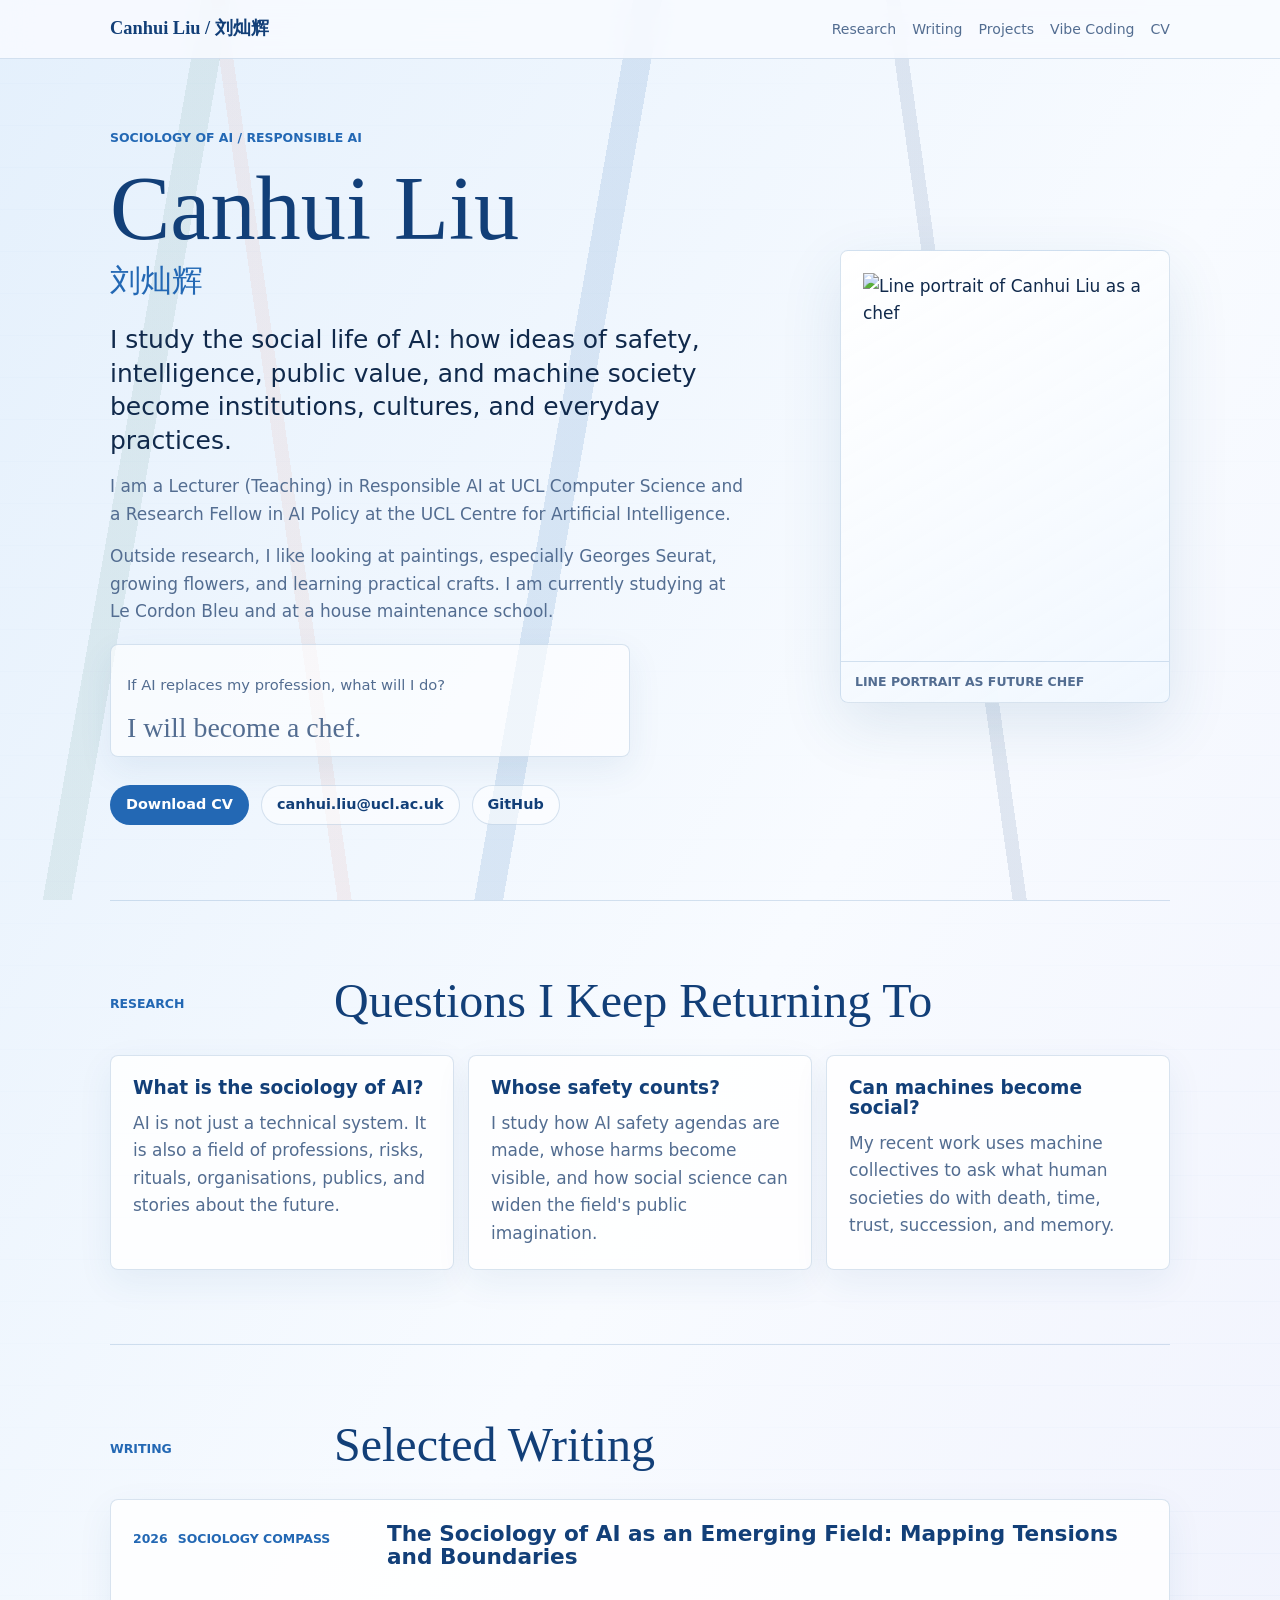
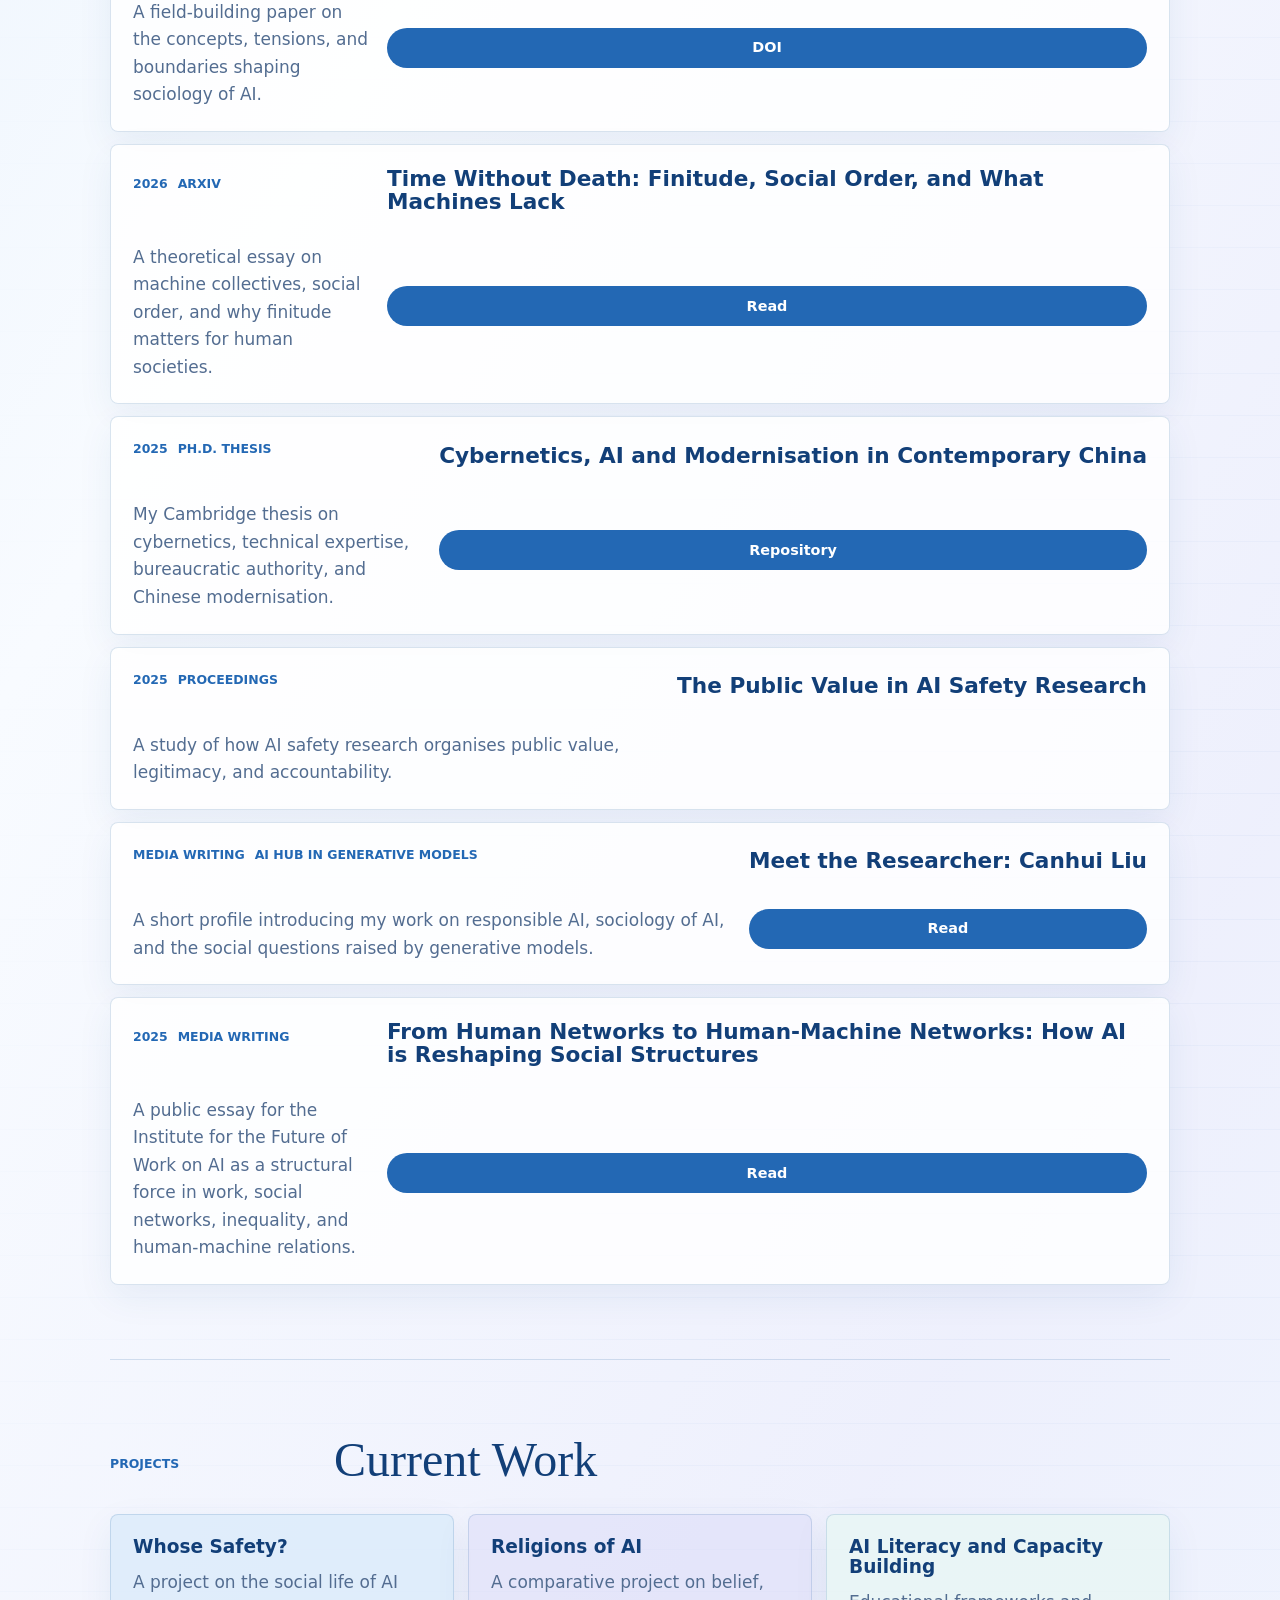
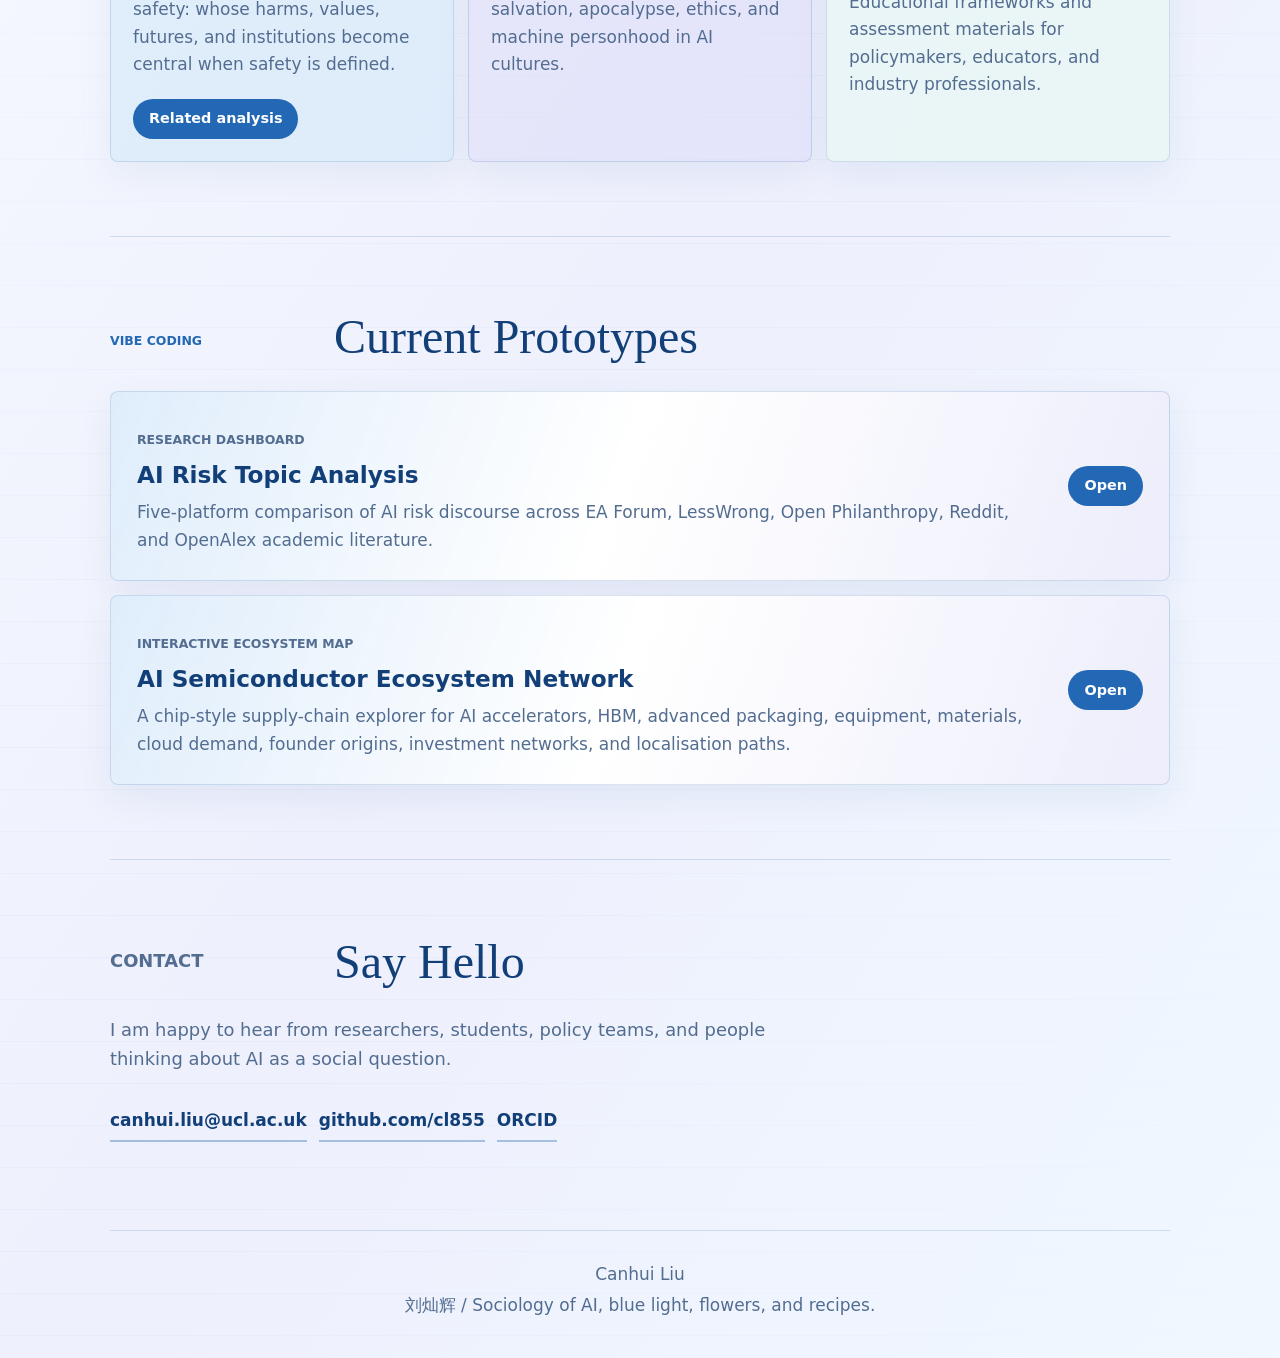
==== index.html @ 36cebf4f "Add website root files" ====
<!doctype html>
<html lang="en">
  <head>
    <meta charset="utf-8">
    <meta name="viewport" content="width=device-width, initial-scale=1">
    <title>Canhui Liu 刘灿辉 | Sociology of AI</title>
    <meta name="description" content="Canhui Liu, 刘灿辉, is a sociologist of AI and responsible AI researcher at University College London.">
    <meta name="author" content="Canhui Liu">
    <meta property="og:title" content="Canhui Liu 刘灿辉">
    <meta property="og:description" content="Sociology of AI, responsible AI, AI safety, public value, and computational social science.">
    <meta property="og:type" content="website">
    <meta property="og:url" content="https://cl855.github.io/canhui-liu/">
    <meta property="og:image" content="https://cl855.github.io/canhui-liu/assets/self-portrait-line.svg">
    <link rel="canonical" href="https://cl855.github.io/canhui-liu/">
    <link rel="stylesheet" href="styles.css">
    <script type="application/ld+json">
      {
        "@context": "https://schema.org",
        "@type": "Person",
        "name": "Canhui Liu",
        "alternateName": "刘灿辉",
        "email": "mailto:canhui.liu@ucl.ac.uk",
        "affiliation": [
          { "@type": "CollegeOrUniversity", "name": "University College London" },
          { "@type": "Organization", "name": "The UCL Centre for Artificial Intelligence" }
        ],
        "jobTitle": ["Lecturer (Teaching) in Responsible AI", "Research Fellow in AI Policy"],
        "url": "https://cl855.github.io/canhui-liu/",
        "sameAs": [
          "https://github.com/cl855",
          "https://orcid.org/0000-0002-2252-1769"
        ]
      }
    </script>
  </head>
  <body>
    <a class="skip-link" href="#main">Skip to content</a>

    <header class="site-header">
      <nav class="nav" aria-label="Primary">
        <a class="nav-name" href="#top">Canhui Liu / 刘灿辉</a>
        <div class="nav-links">
          <a href="#research">Research</a>
          <a href="#papers">Writing</a>
          <a href="#projects">Projects</a>
          <a href="#works">Vibe Coding</a>
          <a href="assets/Canhui-LIU-CV-202606.pdf">CV</a>
        </div>
      </nav>
    </header>

    <main id="main">
      <section id="top" class="hero">
        <div class="hero-copy">
          <p class="eyebrow">Sociology of AI / Responsible AI</p>
          <h1>Canhui Liu <span>刘灿辉</span></h1>
          <p class="lede">
            I study the social life of AI: how ideas of safety, intelligence, public value, and machine society become institutions, cultures, and everyday practices.
          </p>
          <p>
            I am a Lecturer (Teaching) in Responsible AI at UCL Computer Science and a Research Fellow in AI Policy at the UCL Centre for Artificial Intelligence.
          </p>
          <p>
            Outside research, I like looking at paintings, especially Georges Seurat, growing flowers, and learning practical crafts. I am currently studying at Le Cordon Bleu and at a house maintenance school.
          </p>
          <div class="intro-qa" aria-label="Personal question">
            <p class="question">If AI replaces my profession, what will I do?</p>
            <p class="answer">I will become a chef.</p>
          </div>
          <div class="hero-actions" aria-label="Primary links">
            <a class="button-link" href="assets/Canhui-LIU-CV-202606.pdf">Download CV</a>
            <a class="plain-link" href="mailto:canhui.liu@ucl.ac.uk">canhui.liu@ucl.ac.uk</a>
            <a class="plain-link" href="https://github.com/cl855">GitHub</a>
          </div>
        </div>

        <figure class="portrait-card">
          <img src="assets/self-portrait-line.svg" alt="Line portrait of Canhui Liu as a chef">
          <figcaption>line portrait as future chef</figcaption>
        </figure>
      </section>

      <section id="research" class="section-block">
        <div class="section-head">
          <p class="eyebrow">Research</p>
          <h2>Questions I Keep Returning To</h2>
        </div>

        <div class="compact-grid">
          <article>
            <h3>What is the sociology of AI?</h3>
            <p>AI is not just a technical system. It is also a field of professions, risks, rituals, organisations, publics, and stories about the future.</p>
          </article>
          <article>
            <h3>Whose safety counts?</h3>
            <p>I study how AI safety agendas are made, whose harms become visible, and how social science can widen the field's public imagination.</p>
          </article>
          <article>
            <h3>Can machines become social?</h3>
            <p>My recent work uses machine collectives to ask what human societies do with death, time, trust, succession, and memory.</p>
          </article>
        </div>
      </section>

      <section id="papers" class="section-block">
        <div class="section-head">
          <p class="eyebrow">Writing</p>
          <h2>Selected Writing</h2>
        </div>

        <div class="paper-list">
          <article class="paper-item">
            <div class="paper-meta">
              <span>2026</span>
              <span>Sociology Compass</span>
            </div>
            <h3>The Sociology of AI as an Emerging Field: Mapping Tensions and Boundaries</h3>
            <p>A field-building paper on the concepts, tensions, and boundaries shaping sociology of AI.</p>
            <a href="https://compass.onlinelibrary.wiley.com/doi/10.1111/soc4.70201">DOI</a>
          </article>

          <article class="paper-item">
            <div class="paper-meta">
              <span>2026</span>
              <span>arXiv</span>
            </div>
            <h3>Time Without Death: Finitude, Social Order, and What Machines Lack</h3>
            <p>A theoretical essay on machine collectives, social order, and why finitude matters for human societies.</p>
            <a href="https://arxiv.org/abs/2606.13988">Read</a>
          </article>

          <article class="paper-item">
            <div class="paper-meta">
              <span>2025</span>
              <span>Ph.D. Thesis</span>
            </div>
            <h3>Cybernetics, AI and Modernisation in Contemporary China</h3>
            <p>My Cambridge thesis on cybernetics, technical expertise, bureaucratic authority, and Chinese modernisation.</p>
            <a href="https://www.repository.cam.ac.uk/items/e3b8e534-df29-43b6-b37b-2b416f9b15b3">Repository</a>
          </article>

          <article class="paper-item">
            <div class="paper-meta">
              <span>2025</span>
              <span>Proceedings</span>
            </div>
            <h3>The Public Value in AI Safety Research</h3>
            <p>A study of how AI safety research organises public value, legitimacy, and accountability.</p>
          </article>

          <article class="paper-item">
            <div class="paper-meta">
              <span>Media Writing</span>
              <span>AI Hub in Generative Models</span>
            </div>
            <h3>Meet the Researcher: Canhui Liu</h3>
            <p>A short profile introducing my work on responsible AI, sociology of AI, and the social questions raised by generative models.</p>
            <a href="https://www.genai.ac.uk/blogs/meet-the-researcher/canhuiliu">Read</a>
          </article>

          <article class="paper-item">
            <div class="paper-meta">
              <span>2025</span>
              <span>Media Writing</span>
            </div>
            <h3>From Human Networks to Human-Machine Networks: How AI is Reshaping Social Structures</h3>
            <p>A public essay for the Institute for the Future of Work on AI as a structural force in work, social networks, inequality, and human-machine relations.</p>
            <a href="https://www.ifow.org/news-articles/from-human-networks-to-human-machine-networks-how-ai-is-reshaping-social-structures">Read</a>
          </article>
        </div>
      </section>

      <section id="projects" class="section-block">
        <div class="section-head">
          <p class="eyebrow">Projects</p>
          <h2>Current Work</h2>
        </div>

        <div class="compact-grid projects">
          <article>
            <h3>Whose Safety?</h3>
            <p>A project on the social life of AI safety: whose harms, values, futures, and institutions become central when safety is defined.</p>
            <a href="works/ai-risk-5platform-comparison.html">Related analysis</a>
          </article>
          <article>
            <h3>Religions of AI</h3>
            <p>A comparative project on belief, salvation, apocalypse, ethics, and machine personhood in AI cultures.</p>
          </article>
          <article>
            <h3>AI Literacy and Capacity Building</h3>
            <p>Educational frameworks and assessment materials for policymakers, educators, and industry professionals.</p>
          </article>
        </div>
      </section>

      <section id="works" class="section-block">
        <div class="section-head">
          <p class="eyebrow">Vibe Coding</p>
          <h2>Current Prototypes</h2>
        </div>

        <div class="work-list">
          <article class="work-feature">
            <div>
              <p class="work-type">Research dashboard</p>
              <h3>AI Risk Topic Analysis</h3>
              <p>Five-platform comparison of AI risk discourse across EA Forum, LessWrong, Open Philanthropy, Reddit, and OpenAlex academic literature.</p>
            </div>
            <a class="button-link" href="works/ai-risk-5platform-comparison.html">Open</a>
          </article>

          <article class="work-feature">
            <div>
              <p class="work-type">Interactive ecosystem map</p>
              <h3>AI Semiconductor Ecosystem Network</h3>
              <p>A chip-style supply-chain explorer for AI accelerators, HBM, advanced packaging, equipment, materials, cloud demand, founder origins, investment networks, and localisation paths.</p>
            </div>
            <a class="button-link" href="works/ai-semiconductor-ecosystem/index.html">Open</a>
          </article>
        </div>
      </section>

      <section id="contact" class="section-block contact-section">
        <div class="section-head">
          <p class="eyebrow">Contact</p>
          <h2>Say Hello</h2>
        </div>
        <p>I am happy to hear from researchers, students, policy teams, and people thinking about AI as a social question.</p>
        <div class="contact-links">
          <a href="mailto:canhui.liu@ucl.ac.uk">canhui.liu@ucl.ac.uk</a>
          <a href="https://github.com/cl855">github.com/cl855</a>
          <a href="https://orcid.org/0000-0002-2252-1769">ORCID</a>
        </div>
      </section>
    </main>

    <footer class="site-footer">
      <p>Canhui Liu</p>
      <p>刘灿辉 / Sociology of AI, blue light, flowers, and recipes.</p>
    </footer>
  </body>
</html>
---- styles.css ----
:root {
  color-scheme: light;
  --paper: #f8fbff;
  --surface: rgba(255, 255, 255, 0.82);
  --ink: #10294b;
  --muted: #536d91;
  --line: rgba(64, 119, 176, 0.2);
  --blue: #2368b4;
  --deep-blue: #123f78;
  --water: #ddecfb;
  --mist: #eef6ff;
  --green: #6fa59a;
  --lilac: #dcdcf8;
  --coral: #e58c7a;
  --shadow: 0 22px 62px rgba(33, 87, 140, 0.12);
  font-family: Inter, ui-sans-serif, system-ui, -apple-system, BlinkMacSystemFont, "Segoe UI", sans-serif;
}

* {
  box-sizing: border-box;
}

html {
  scroll-behavior: smooth;
}

body {
  margin: 0;
  background:
    linear-gradient(120deg, rgba(221, 236, 251, 0.74), rgba(248, 251, 255, 0.92) 34%, rgba(220, 220, 248, 0.36) 68%, rgba(239, 247, 255, 0.9)),
    linear-gradient(0deg, rgba(35, 104, 180, 0.06) 1px, transparent 1px);
  background-color: var(--paper);
  background-size: auto, 100% 42px;
  color: var(--ink);
  font-size: 17px;
  line-height: 1.62;
  letter-spacing: 0;
}

body::before {
  content: "";
  position: fixed;
  inset: 0;
  z-index: -1;
  background:
    linear-gradient(100deg, transparent 0 14%, rgba(111, 165, 154, 0.14) 14% 16%, transparent 16% 44%, rgba(35, 104, 180, 0.13) 44% 46%, transparent 46%),
    linear-gradient(82deg, transparent 0 24%, rgba(229, 140, 122, 0.1) 24% 25%, transparent 25% 72%, rgba(18, 63, 120, 0.1) 72% 73%, transparent 73%);
  pointer-events: none;
}

img {
  display: block;
  max-width: 100%;
}

a {
  color: inherit;
  text-decoration-color: rgba(35, 104, 180, 0.42);
  text-decoration-thickness: 0.08em;
  text-underline-offset: 0.2em;
}

a:hover {
  color: var(--blue);
  text-decoration-color: currentColor;
}

.skip-link {
  position: absolute;
  left: 16px;
  top: -64px;
  z-index: 20;
  border-radius: 6px;
  background: var(--ink);
  color: white;
  padding: 10px 14px;
}

.skip-link:focus {
  top: 16px;
}

.site-header {
  position: sticky;
  top: 0;
  z-index: 10;
  border-bottom: 1px solid var(--line);
  background: rgba(248, 251, 255, 0.86);
  backdrop-filter: blur(14px);
}

.nav {
  width: min(1060px, calc(100% - 40px));
  margin: 0 auto;
  display: flex;
  align-items: center;
  justify-content: space-between;
  gap: 24px;
  padding: 14px 0;
}

.nav-name {
  color: var(--deep-blue);
  font-family: Georgia, "Times New Roman", serif;
  font-size: 1.15rem;
  font-weight: 700;
  text-decoration: none;
  white-space: nowrap;
}

.nav-links {
  display: flex;
  align-items: center;
  justify-content: flex-end;
  flex-wrap: wrap;
  gap: 16px;
  color: var(--muted);
  font-size: 0.88rem;
}

.nav-links a {
  text-decoration: none;
}

main {
  width: min(1060px, calc(100% - 40px));
  margin: 0 auto;
}

.hero {
  min-height: calc(100vh - 58px);
  display: grid;
  grid-template-columns: minmax(0, 1fr) 330px;
  gap: 58px;
  align-items: center;
  border-bottom: 1px solid var(--line);
  padding: 52px 0 58px;
}

.eyebrow,
.paper-meta,
.work-type {
  margin: 0 0 12px;
  color: var(--blue);
  font-size: 0.78rem;
  font-weight: 760;
  letter-spacing: 0;
  text-transform: uppercase;
}

h1,
h2,
h3 {
  margin: 0;
  line-height: 1.08;
  letter-spacing: 0;
}

h1 {
  max-width: 780px;
  color: var(--deep-blue);
  font-family: Georgia, "Times New Roman", serif;
  font-size: 5.65rem;
  font-weight: 500;
}

h1 span {
  display: block;
  margin-top: 8px;
  color: var(--blue);
  font-size: 0.34em;
}

h2 {
  color: var(--deep-blue);
  font-family: Georgia, "Times New Roman", serif;
  font-size: 3rem;
  font-weight: 500;
}

h3 {
  color: var(--deep-blue);
  font-size: 1.16rem;
  font-weight: 730;
}

p {
  margin: 0;
}

.hero-copy {
  max-width: 700px;
}

.lede {
  margin-top: 24px;
  color: var(--ink);
  font-size: 1.56rem;
  line-height: 1.36;
}

.hero-copy p:not(.eyebrow):not(.lede) {
  margin-top: 15px;
  max-width: 640px;
  color: var(--muted);
}

.intro-qa {
  max-width: 520px;
  margin-top: 18px;
  border: 1px solid var(--line);
  border-radius: 8px;
  background: rgba(255, 255, 255, 0.62);
  padding: 13px 16px;
  box-shadow: 0 12px 34px rgba(33, 87, 140, 0.08);
}

.intro-qa .question {
  margin: 0;
  color: var(--muted);
  font-size: 0.92rem;
}

.intro-qa .answer {
  margin-top: 8px;
  color: var(--deep-blue);
  font-family: Georgia, "Times New Roman", serif;
  font-size: 1.74rem;
  line-height: 1.12;
}

.hero-actions,
.contact-links {
  display: flex;
  flex-wrap: wrap;
  gap: 12px;
  margin-top: 28px;
}

.button-link,
.plain-link,
.paper-item a,
.projects a,
.work-feature a {
  display: inline-flex;
  align-items: center;
  justify-content: center;
  min-height: 40px;
  border-radius: 999px;
  padding: 7px 15px;
  font-size: 0.9rem;
  font-weight: 720;
  text-decoration: none;
}

.button-link,
.paper-item a,
.projects a,
.work-feature a {
  border: 1px solid transparent;
  background: var(--blue);
  color: white;
}

.plain-link {
  border: 1px solid var(--line);
  background: rgba(255, 255, 255, 0.54);
  color: var(--deep-blue);
}

.portrait-card {
  margin: 0;
  overflow: hidden;
  border: 1px solid var(--line);
  border-radius: 8px;
  background:
    linear-gradient(150deg, rgba(255, 255, 255, 0.92), rgba(238, 246, 255, 0.82)),
    var(--surface);
  box-shadow: var(--shadow);
}

.portrait-card img {
  width: 100%;
  aspect-ratio: 4 / 5;
  object-fit: contain;
  padding: 22px;
}

figcaption {
  border-top: 1px solid var(--line);
  padding: 10px 14px;
  color: var(--muted);
  font-size: 0.78rem;
  font-weight: 700;
  letter-spacing: 0;
  text-transform: uppercase;
}

.section-block {
  border-bottom: 1px solid var(--line);
  padding: 74px 0;
}

.section-head {
  display: grid;
  grid-template-columns: 190px minmax(0, 1fr);
  gap: 34px;
  align-items: end;
  margin-bottom: 28px;
}

.compact-grid {
  display: grid;
  grid-template-columns: repeat(3, minmax(0, 1fr));
  gap: 14px;
}

.compact-grid article,
.paper-item,
.work-feature {
  border: 1px solid var(--line);
  border-radius: 8px;
  background: var(--surface);
  box-shadow: 0 12px 36px rgba(33, 87, 140, 0.07);
}

.compact-grid article {
  padding: 22px;
}

.compact-grid p,
.paper-item p,
.work-feature p,
.contact-section p {
  margin-top: 12px;
  color: var(--muted);
}

.projects article:nth-child(1) {
  background: rgba(221, 236, 251, 0.86);
}

.projects article:nth-child(2) {
  background: rgba(220, 220, 248, 0.58);
}

.projects article:nth-child(3) {
  background: rgba(232, 246, 244, 0.78);
}

.projects a {
  margin-top: 20px;
}

.paper-list {
  display: grid;
  gap: 12px;
}

.work-list {
  display: grid;
  gap: 14px;
}

.paper-item {
  display: grid;
  grid-template-columns: minmax(0, 1fr) auto;
  gap: 18px;
  align-items: center;
  padding: 22px;
}

.paper-item h3 {
  max-width: 760px;
  font-size: 1.35rem;
}

.paper-item p {
  max-width: 760px;
}

.paper-meta {
  display: flex;
  flex-wrap: wrap;
  gap: 10px;
  color: var(--blue);
}

.work-feature {
  display: grid;
  grid-template-columns: minmax(0, 1fr) auto;
  gap: 24px;
  align-items: center;
  padding: 26px;
  background:
    linear-gradient(110deg, rgba(221, 236, 251, 0.94), rgba(255, 255, 255, 0.86) 48%, rgba(220, 220, 248, 0.48)),
    var(--surface);
}

.work-feature h3 {
  font-size: 1.45rem;
}

.contact-section {
  padding-bottom: 88px;
}

.contact-section p {
  max-width: 680px;
  font-size: 1.12rem;
}

.contact-links a {
  display: inline-flex;
  min-height: 40px;
  align-items: center;
  border-bottom: 2px solid rgba(35, 104, 180, 0.36);
  color: var(--deep-blue);
  font-weight: 720;
  text-decoration: none;
}

.site-footer {
  padding: 26px 20px 34px;
  color: var(--muted);
  text-align: center;
}

.site-footer p {
  margin: 4px 0;
}

@media (max-width: 900px) {
  body {
    font-size: 16px;
  }

  .nav {
    align-items: flex-start;
    flex-direction: column;
    gap: 8px;
  }

  .nav-links {
    justify-content: flex-start;
    gap: 12px;
  }

  .hero {
    min-height: auto;
    grid-template-columns: 1fr;
    gap: 34px;
    padding-top: 58px;
  }

  h1 {
    font-size: 4.7rem;
  }

  h2 {
    font-size: 2.5rem;
  }

  .lede {
    font-size: 1.38rem;
  }

  .portrait-card {
    max-width: 360px;
  }

  .section-head,
  .paper-item,
  .work-feature {
    grid-template-columns: 1fr;
  }

  .compact-grid {
    grid-template-columns: 1fr;
  }

  .paper-item a,
  .work-feature a {
    width: fit-content;
  }
}

@media (max-width: 520px) {
  main,
  .nav {
    width: min(100% - 28px, 1060px);
  }

  h1 {
    font-size: 3.45rem;
  }

  h2 {
    font-size: 2.1rem;
  }

  .hero {
    padding-top: 42px;
  }

  .hero-actions,
  .contact-links {
    align-items: stretch;
    flex-direction: column;
  }

  .button-link,
  .plain-link,
  .paper-item a,
  .projects a,
  .work-feature a {
    width: 100%;
  }

  .compact-grid article,
  .paper-item,
  .work-feature {
    padding: 18px;
  }
}

@media (prefers-reduced-motion: reduce) {
  html {
    scroll-behavior: auto;
  }
}
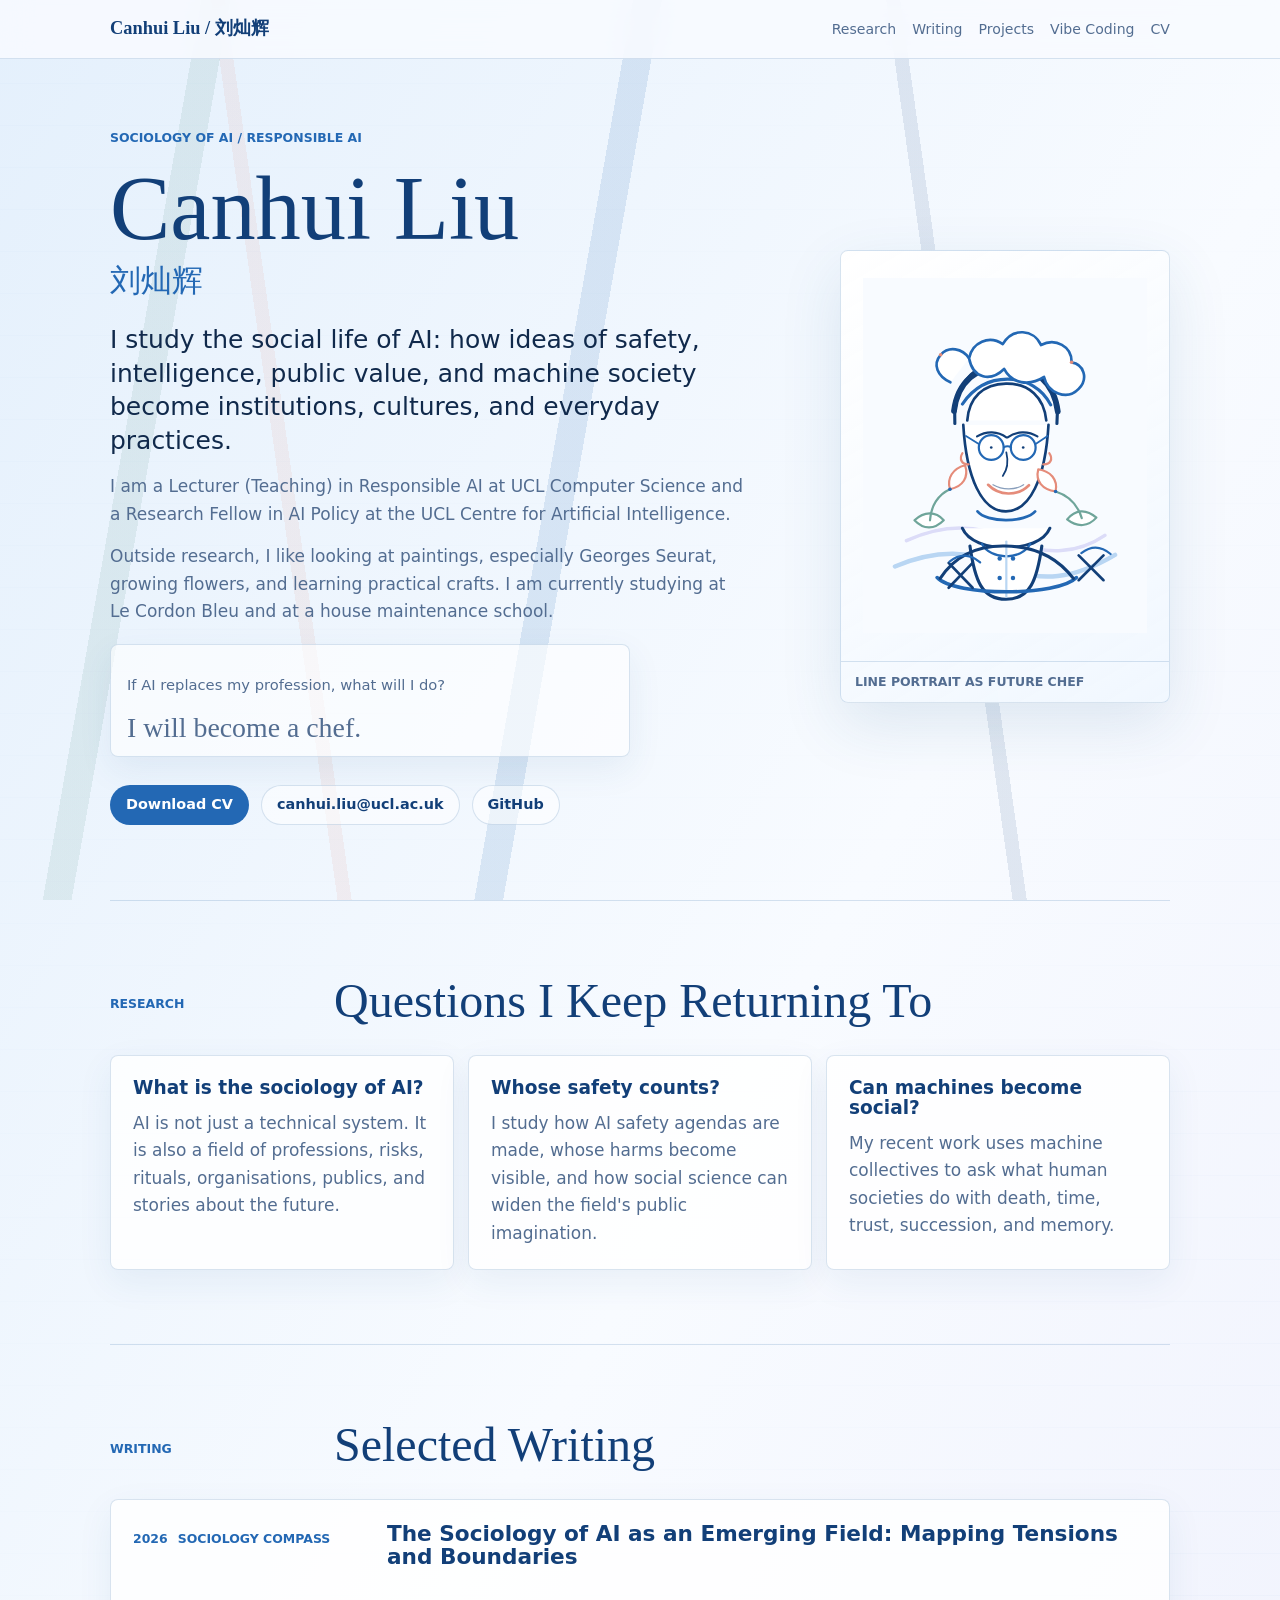
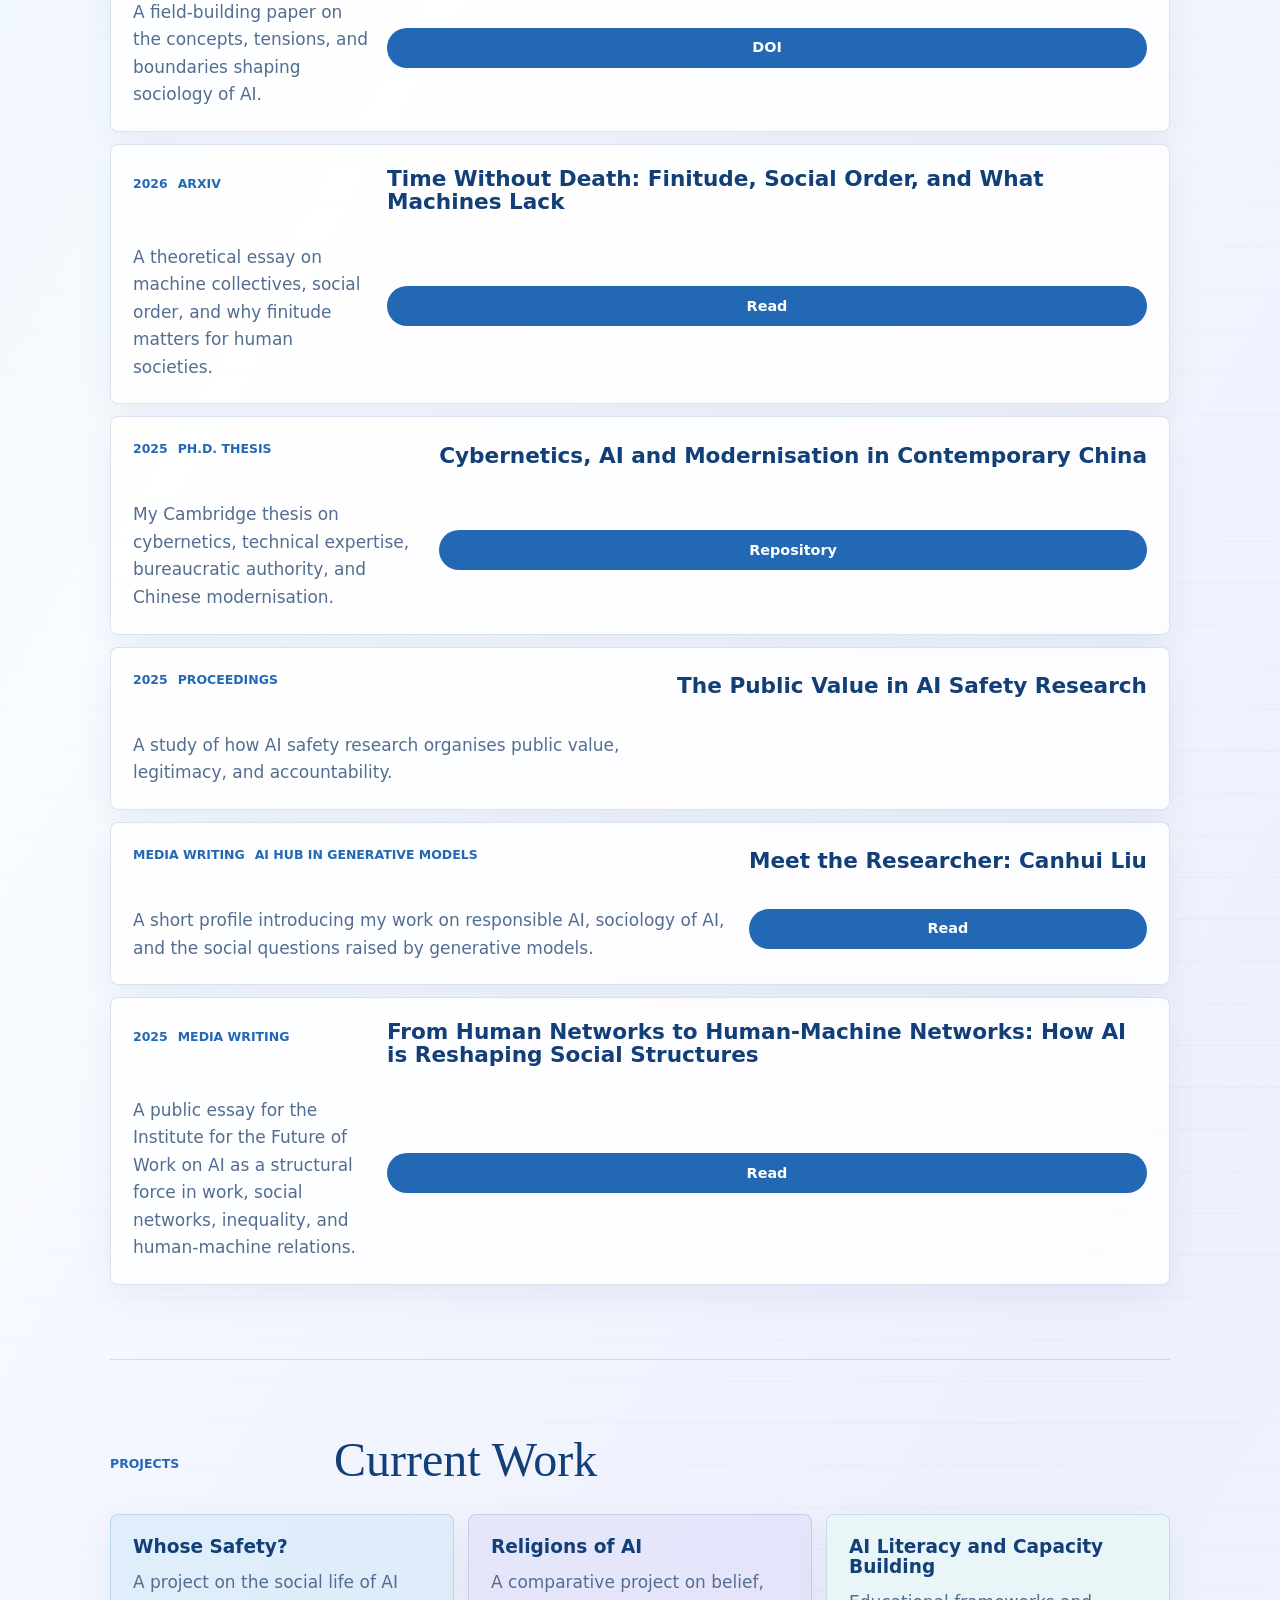
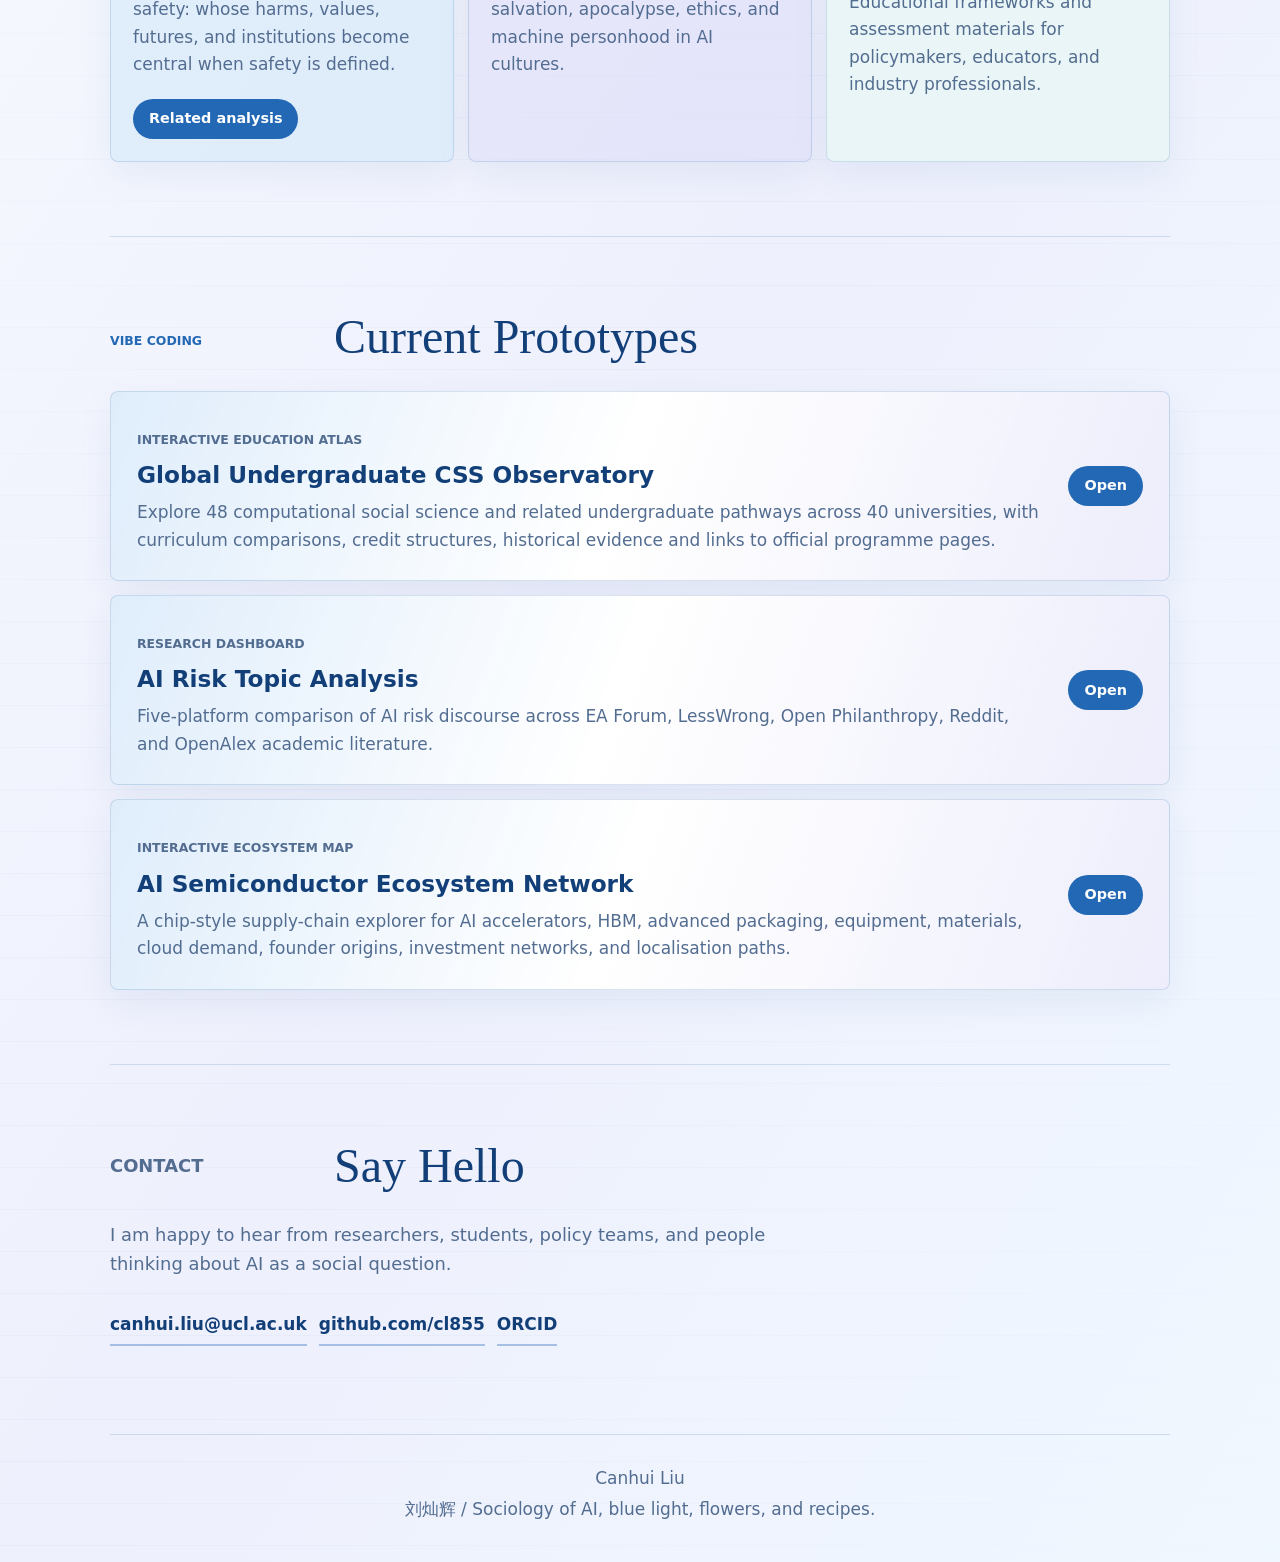
==== commit 97027d49: "Link CSS observatory from personal website homepage" ====
--- a/index.html
+++ b/index.html
@@ -202,6 +202,15 @@
         <div class="work-list">
           <article class="work-feature">
             <div>
+              <p class="work-type">Interactive education atlas</p>
+              <h3>Global Undergraduate CSS Observatory</h3>
+              <p>Explore 48 computational social science and related undergraduate pathways across 40 universities, with curriculum comparisons, credit structures, historical evidence and links to official programme pages.</p>
+            </div>
+            <a class="button-link" href="works/css-observatory/">Open</a>
+          </article>
+
+          <article class="work-feature">
+            <div>
               <p class="work-type">Research dashboard</p>
               <h3>AI Risk Topic Analysis</h3>
               <p>Five-platform comparison of AI risk discourse across EA Forum, LessWrong, Open Philanthropy, Reddit, and OpenAlex academic literature.</p>
